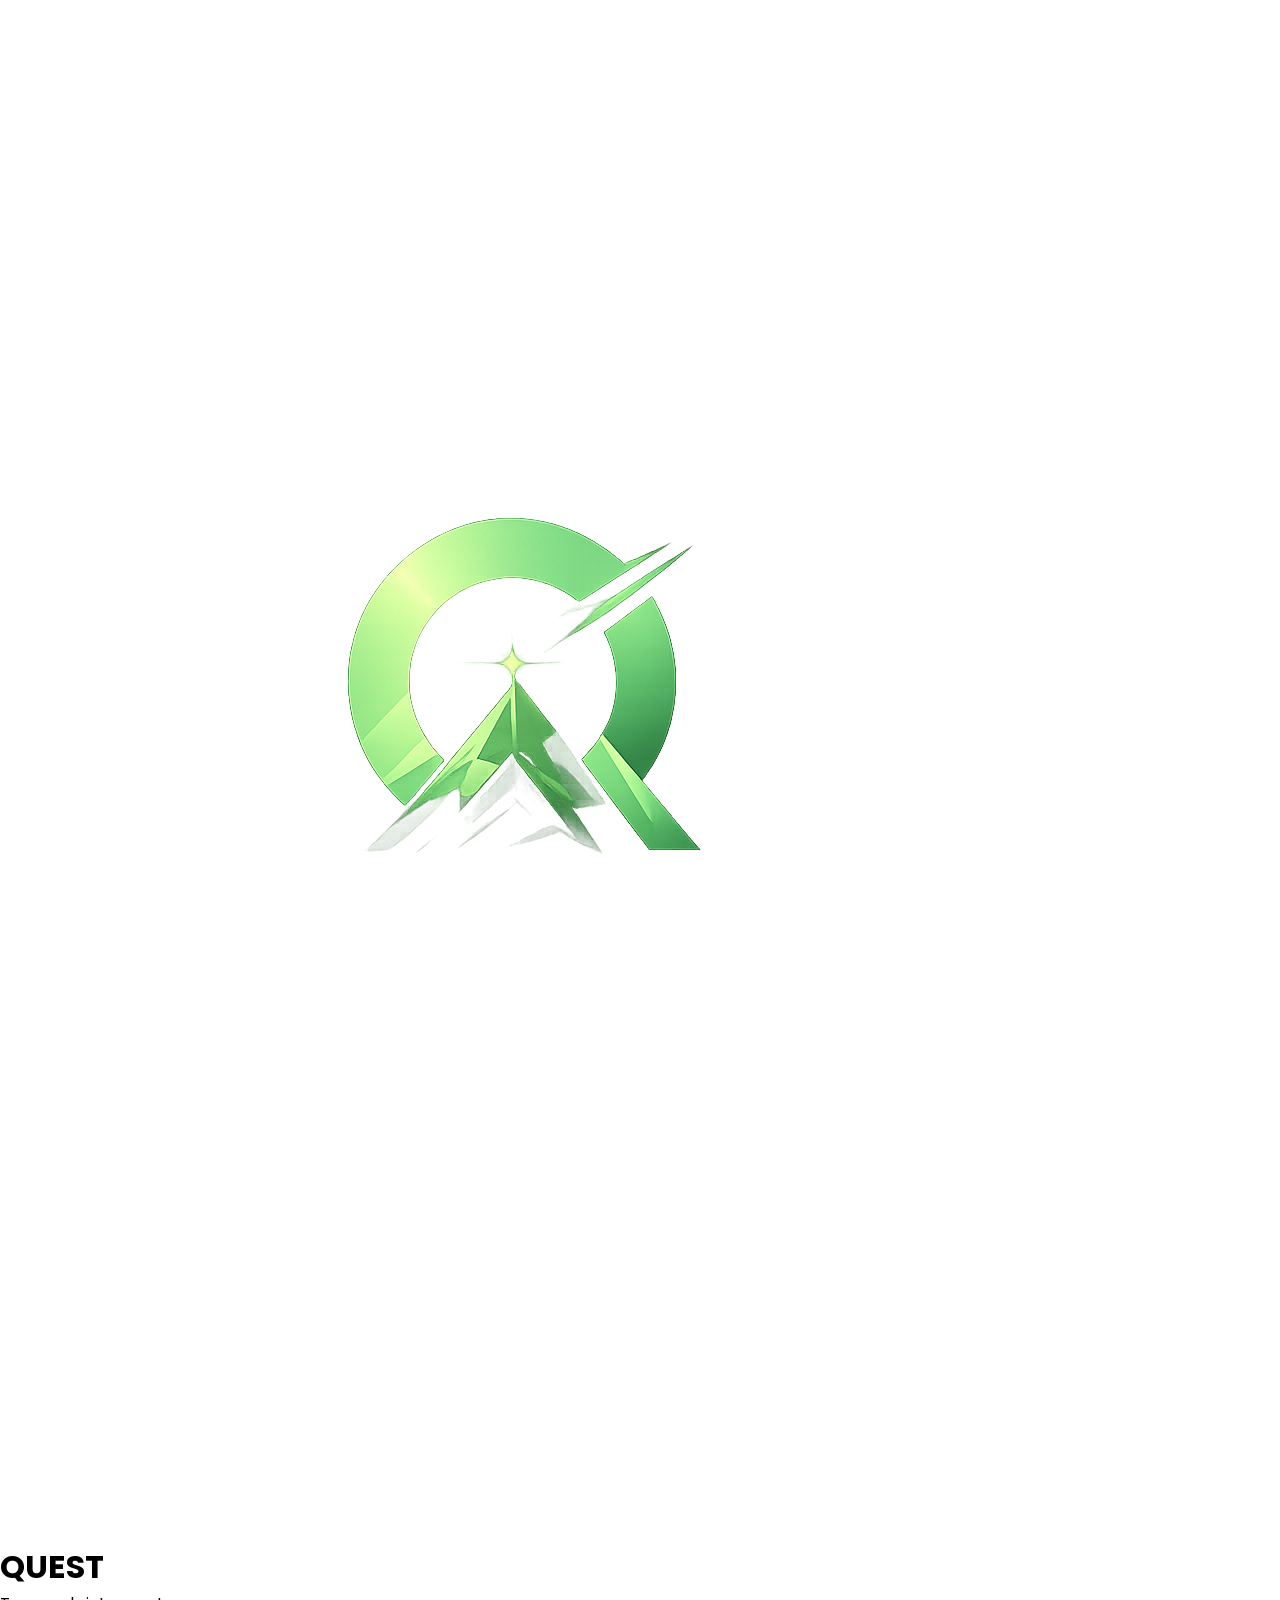
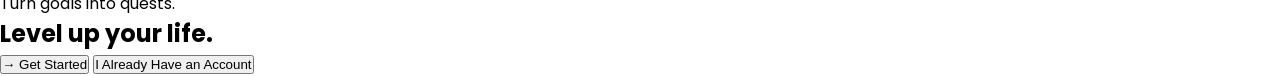
==== index.html @ a8a90988 "Update index.html" ====
<!DOCTYPE html>
<html lang="en">
<head>
<meta charset="UTF-8">
<meta name="viewport" content="width=device-width, initial-scale=1.0">

<title>Quest</title>

<link href="https://fonts.googleapis.com/css2?family=Poppins:wght@300;400;500;600;700;800&display=swap" rel="stylesheet">
<link rel="stylesheet" href="style.css">

</head>
<body>

<div class="welcome-background"></div>

<div class="welcome-overlay">

    <div class="welcome-top">

        <div class="logo-wrapper">
            <img src="logo.png" alt="Quest Logo" class="welcome-logo">
        </div>

        <h1 class="welcome-title">
            QUEST
        </h1>

        <div class="welcome-divider"></div>

        <p class="welcome-subtitle">
            Turn goals into quests.
        </p>

        <h2 class="welcome-heading">
            Level up your life.
        </h2>

    </div>

    <div class="welcome-space"></div>

    <div class="welcome-buttons">

        <button
            class="primary-btn"
            onclick="window.location.href='signup.html'">

            <span>→</span>
            Get Started

        </button>

        <button
            class="secondary-btn"
            onclick="window.location.href='login.html'">

            I Already Have an Account

        </button>

    </div>

</div>

<script src="script.js"></script>

</body>
</html>
---- style.css ----
*{
    margin:0;
    padding:0;
    box-sizing:border-box;
}

html,
body{
    width:100%;
    min-height:100vh;
    font-family:'Poppins',sans-serif;
}

body{
    position:relative;
}

/* BACKGROUND */
.background{
    position:fixed;
    inset:0;

    background:
    url("hero.jpg")
    center center
    / cover
    no-repeat;

    z-index:-1;
}

/* OVERLAY */
.overlay{
    min-height:100vh;

    display:flex;
    flex-direction:column;

    padding:20px 24px 24px;

    background:
    linear-gradient(
        to bottom,
        rgba(0,0,0,.18),
        rgba(0,0,0,.05),
        rgba(0,0,0,.78)
    );
}

/* TOP SECTION */
.top-section{
    text-align:center;
    padding-top:10px;
}

/* LOGO CONTAINER */
.logo-container{
    width:min(260px,65vw);
    height:min(190px,26vh);

    margin:auto;

    overflow:hidden;
}

/* CROPPED LOGO */
.logo{
    width:100%;

    transform:
        translateY(-65px)
        scale(1.55);

    display:block;
}

/* APP NAME */
.brand{
    color:white;

    font-size:clamp(3rem,9vw,5rem);

    font-weight:800;

    letter-spacing:10px;

    margin-top:-25px;
}

/* DIVIDER */
.divider{
    width:55px;
    height:4px;

    background:#66ffab;

    border-radius:999px;

    margin:18px auto;
}

/* TEXT */
.subtitle{
    color:white;

    font-size:clamp(1rem,4vw,1.5rem);

    font-weight:300;
}

.headline{
    margin-top:10px;

    color:#66ffab;

    font-size:clamp(1.5rem,5vw,2.2rem);

    font-weight:700;
}

/* CREATES EMPTY SCENIC AREA */
.middle-space{
    flex:1;
    min-height:120px;
}

/* BUTTON AREA */
.bottom-section{
    width:100%;
}

/* PRIMARY BUTTON */
.btn-primary{
    width:100%;
    min-height:68px;

    border:none;

    border-radius:22px;

    background:
    linear-gradient(
        135deg,
        #7effbc,
        #43d989
    );

    color:#04151d;

    font-size:clamp(1rem,4vw,1.4rem);

    font-weight:700;

    cursor:pointer;

    box-shadow:
    0 10px 30px rgba(126,255,188,.25);
}

.btn-primary span{
    margin-right:10px;
}

/* SECONDARY BUTTON */
.btn-secondary{
    width:100%;
    min-height:68px;

    margin-top:15px;

    border-radius:22px;

    border:1px solid rgba(126,255,188,.4);

    background:transparent;

    color:white;

    font-size:clamp(.95rem,3vw,1.1rem);

    cursor:pointer;
}

/* SHORT DEVICES */
@media (max-height:750px){

    .logo-container{
        width:200px;
        height:140px;
    }

    .logo{
        transform:
            translateY(-50px)
            scale(1.45);
    }

    .brand{
        font-size:3rem;
    }

    .headline{
        font-size:1.5rem;
    }

    .middle-space{
        min-height:50px;
    }

    .btn-primary,
    .btn-secondary{
        min-height:58px;
    }
    }
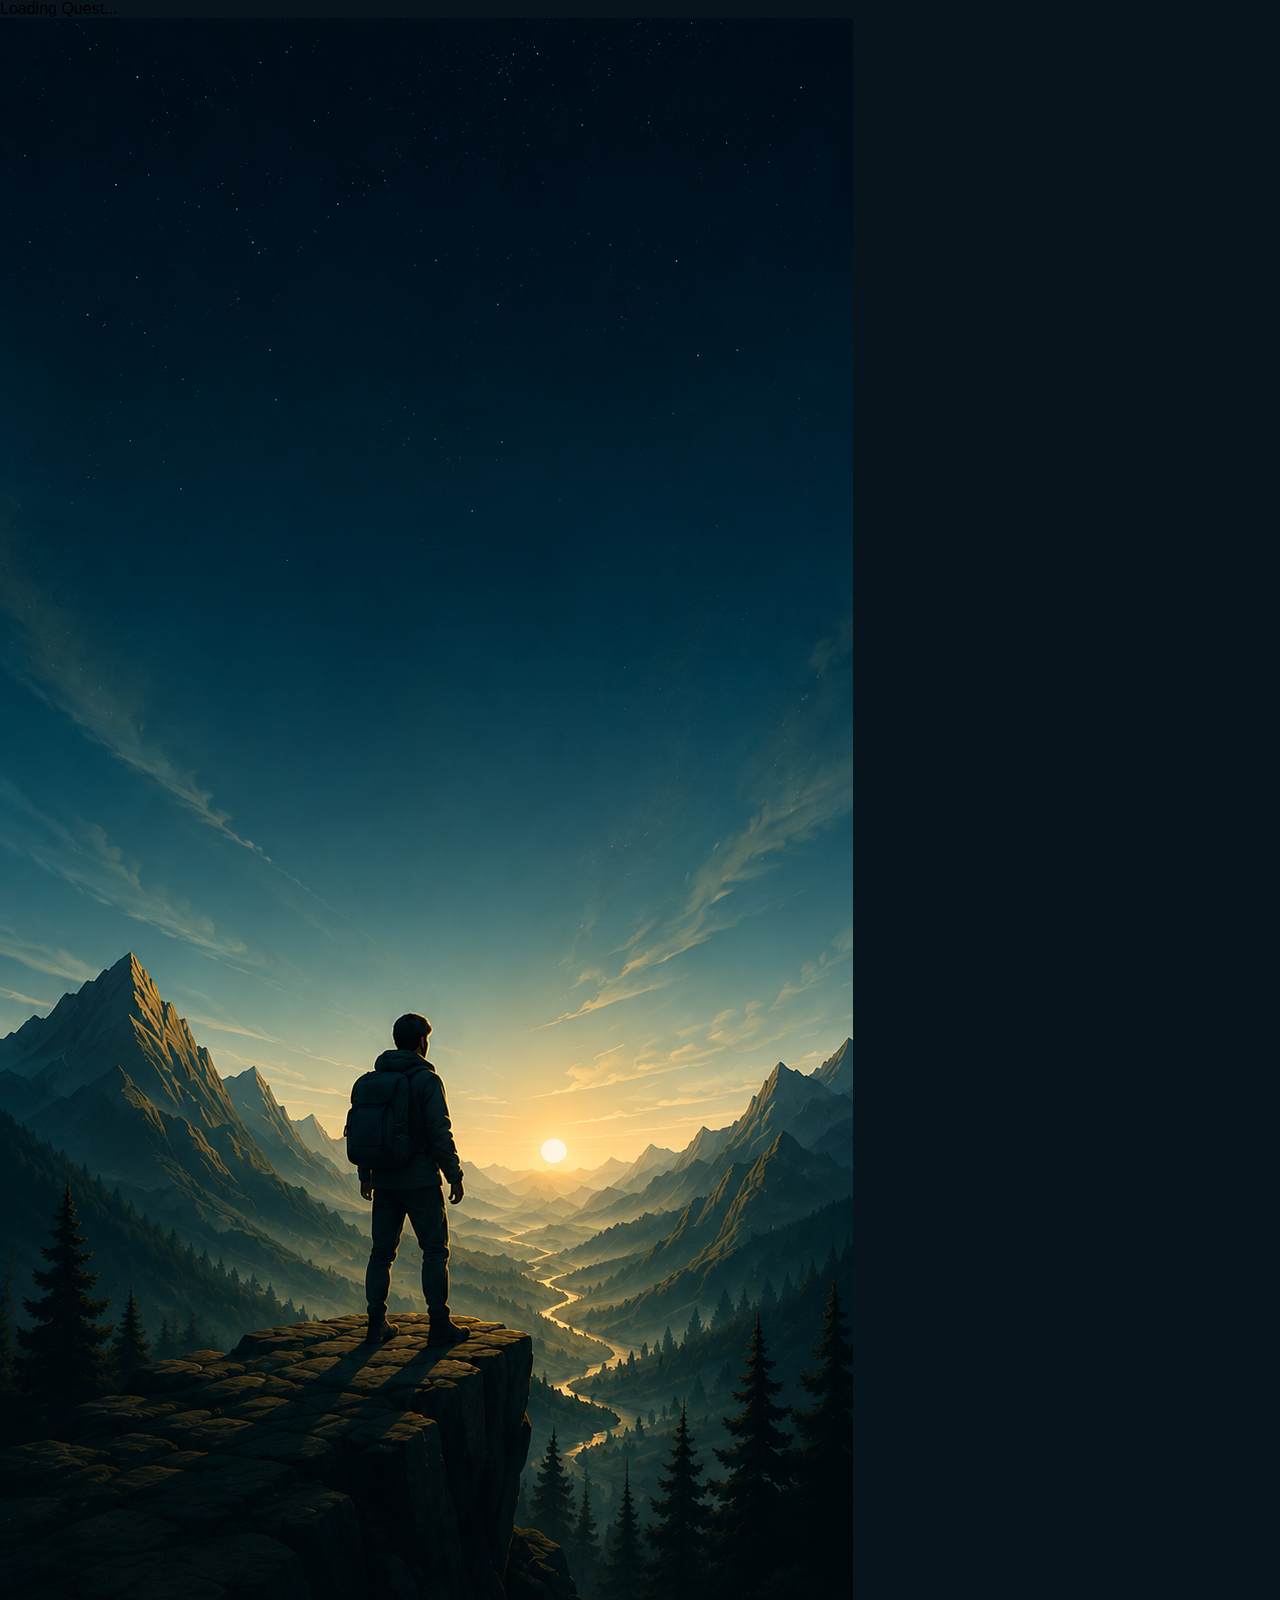
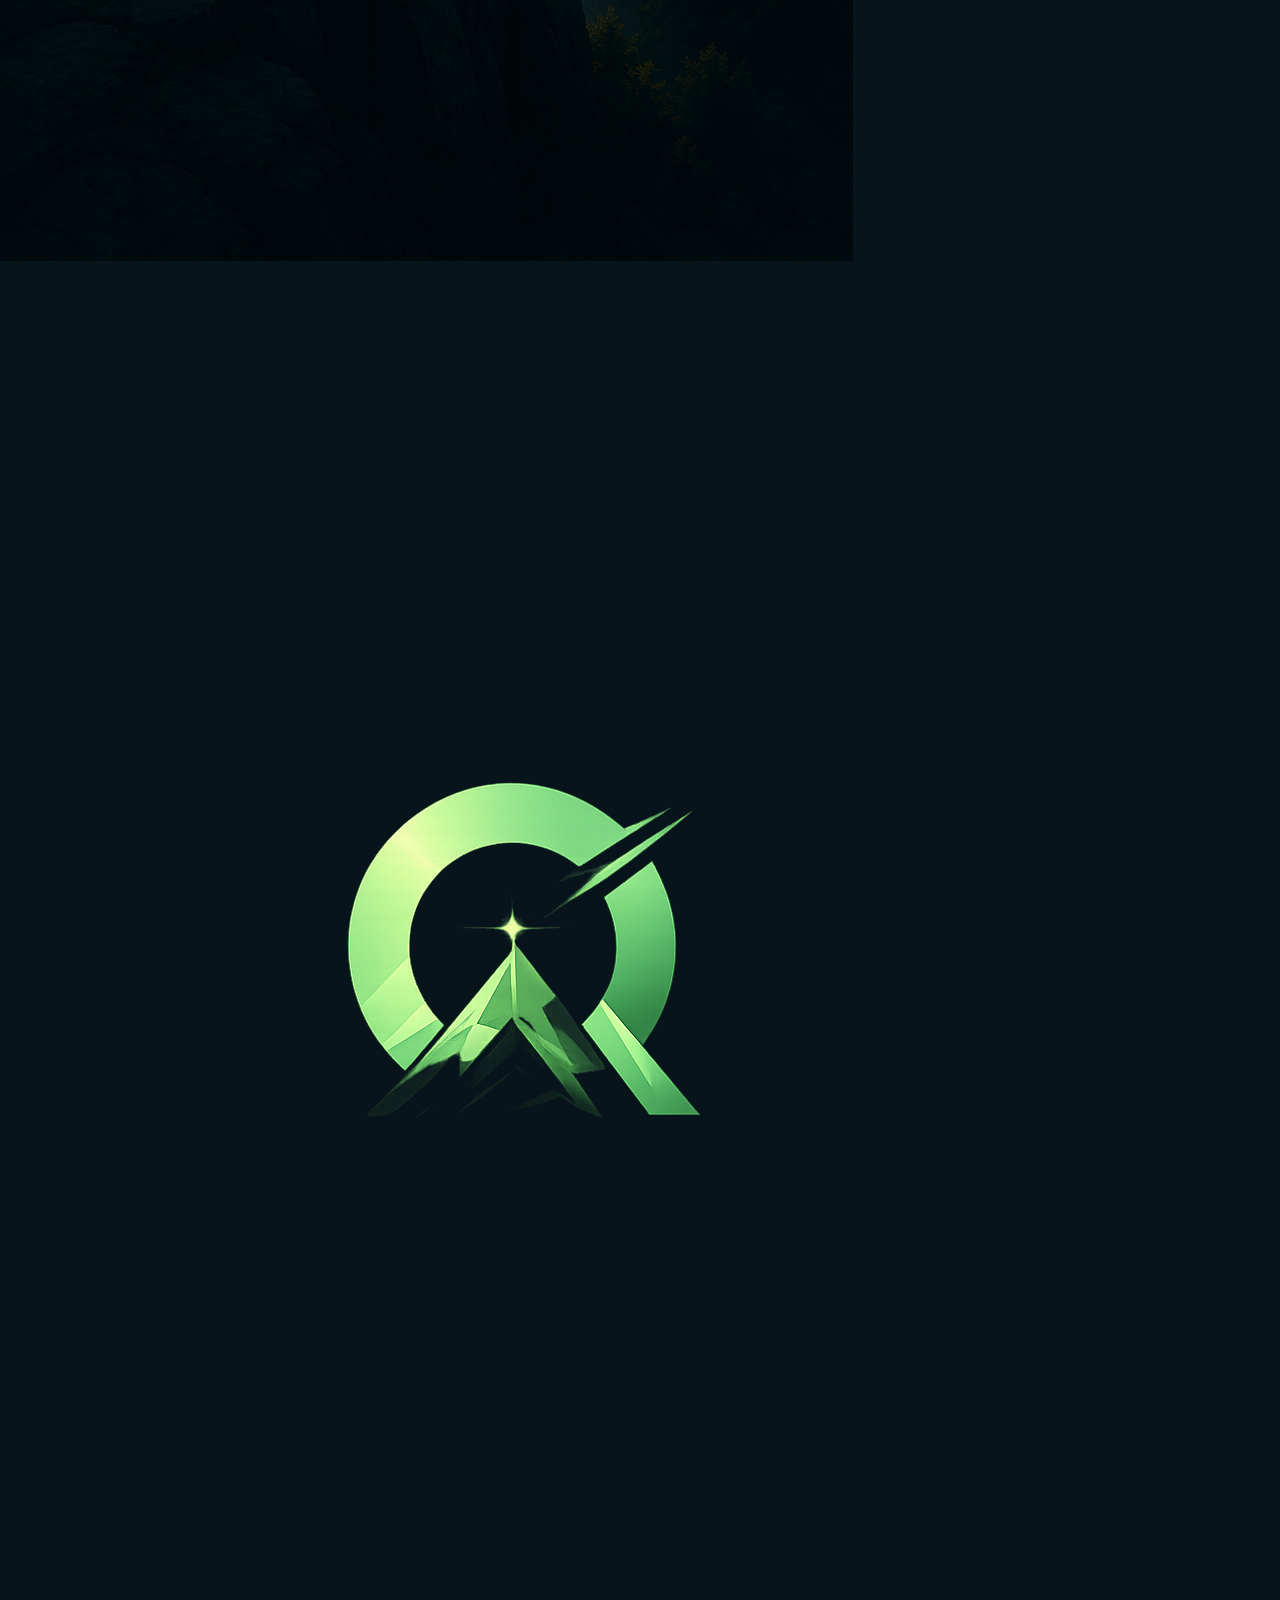
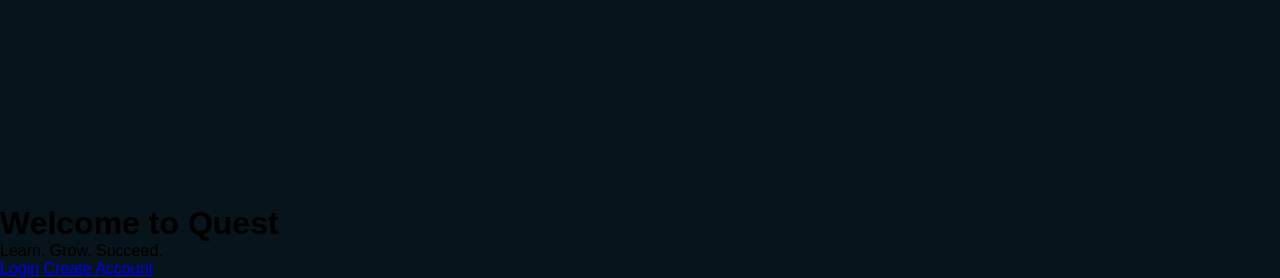
==== commit 764032d0: "Update index.html" ====
--- a/index.html
+++ b/index.html
@@ -1,69 +1,41 @@
 <!DOCTYPE html>
 <html lang="en">
 <head>
-<meta charset="UTF-8">
-<meta name="viewport" content="width=device-width, initial-scale=1.0">
-
-<title>Quest</title>
-
-<link href="https://fonts.googleapis.com/css2?family=Poppins:wght@300;400;500;600;700;800&display=swap" rel="stylesheet">
-<link rel="stylesheet" href="style.css">
-
+  <meta charset="UTF-8" />
+  <meta name="viewport" content="width=device-width, initial-scale=1.0"/>
+  <title>Quest - Welcome</title>
+  <link rel="stylesheet" href="style.css" />
 </head>
 <body>
 
-<div class="welcome-background"></div>
+  <div class="loader" id="loader">
+    <div class="spinner"></div>
+    <p>Loading Quest...</p>
+  </div>
 
-<div class="welcome-overlay">
-
-    <div class="welcome-top">
-
-        <div class="logo-wrapper">
-            <img src="logo.png" alt="Quest Logo" class="welcome-logo">
-        </div>
-
-        <h1 class="welcome-title">
-            QUEST
-        </h1>
-
-        <div class="welcome-divider"></div>
-
-        <p class="welcome-subtitle">
-            Turn goals into quests.
-        </p>
-
-        <h2 class="welcome-heading">
-            Level up your life.
-        </h2>
-
+  <div class="container hidden" id="app">
+    <div class="hero">
+      <img src="hero.jpg" alt="Hero Image" class="hero-img"/>
+      <img src="logo.png" alt="Logo" class="logo"/>
     </div>
 
-    <div class="welcome-space"></div>
+    <h1>Welcome to Quest</h1>
+    <p class="subtitle">Learn. Grow. Succeed.</p>
 
-    <div class="welcome-buttons">
+    <div class="buttons">
+      <a href="login.html" class="btn primary">Login</a>
+      <a href="signup.html" class="btn secondary">Create Account</a>
+    </div>
+  </div>
 
-        <button
-            class="primary-btn"
-            onclick="window.location.href='signup.html'">
-
-            <span>→</span>
-            Get Started
-
-        </button>
-
-        <button
-            class="secondary-btn"
-            onclick="window.location.href='login.html'">
-
-            I Already Have an Account
-
-        </button>
-
-    </div>
-
-</div>
-
-<script src="script.js"></script>
+  <script>
+    window.addEventListener("load", () => {
+      setTimeout(() => {
+        document.getElementById("loader").style.display = "none";
+        document.getElementById("app").classList.remove("hidden");
+      }, 1500);
+    });
+  </script>
 
 </body>
 </html>
--- a/style.css
+++ b/style.css
@@ -1,3 +1,7 @@
+/* ==========================
+   GLOBAL
+========================== */
+
 *{
     margin:0;
     padding:0;
@@ -12,11 +16,15 @@
 }
 
 body{
-    position:relative;
-}
-
-/* BACKGROUND */
-.background{
+    overflow-x:hidden;
+    background:#07141b;
+}
+
+/* ==========================
+   WELCOME PAGE
+========================== */
+
+.welcome-background{
     position:fixed;
     inset:0;
 
@@ -26,17 +34,16 @@
     / cover
     no-repeat;
 
-    z-index:-1;
-}
-
-/* OVERLAY */
-.overlay{
+    z-index:-2;
+}
+
+.welcome-overlay{
     min-height:100vh;
 
     display:flex;
     flex-direction:column;
 
-    padding:20px 24px 24px;
+    padding:20px 24px;
 
     background:
     linear-gradient(
@@ -47,14 +54,14 @@
     );
 }
 
-/* TOP SECTION */
-.top-section{
+.welcome-top{
     text-align:center;
     padding-top:10px;
 }
 
-/* LOGO CONTAINER */
-.logo-container{
+/* LOGO */
+
+.logo-wrapper{
     width:min(260px,65vw);
     height:min(190px,26vh);
 
@@ -63,8 +70,7 @@
     overflow:hidden;
 }
 
-/* CROPPED LOGO */
-.logo{
+.welcome-logo{
     width:100%;
 
     transform:
@@ -74,8 +80,9 @@
     display:block;
 }
 
-/* APP NAME */
-.brand{
+/* TITLE */
+
+.welcome-title{
     color:white;
 
     font-size:clamp(3rem,9vw,5rem);
@@ -88,7 +95,8 @@
 }
 
 /* DIVIDER */
-.divider{
+
+.welcome-divider{
     width:55px;
     height:4px;
 
@@ -100,7 +108,8 @@
 }
 
 /* TEXT */
-.subtitle{
+
+.welcome-subtitle{
     color:white;
 
     font-size:clamp(1rem,4vw,1.5rem);
@@ -108,7 +117,7 @@
     font-weight:300;
 }
 
-.headline{
+.welcome-heading{
     margin-top:10px;
 
     color:#66ffab;
@@ -118,19 +127,18 @@
     font-weight:700;
 }
 
-/* CREATES EMPTY SCENIC AREA */
-.middle-space{
+.welcome-space{
     flex:1;
-    min-height:120px;
-}
-
-/* BUTTON AREA */
-.bottom-section{
-    width:100%;
-}
-
-/* PRIMARY BUTTON */
-.btn-primary{
+}
+
+/* BUTTONS */
+
+.welcome-buttons{
+    width:100%;
+    padding-bottom:20px;
+}
+
+.primary-btn{
     width:100%;
     min-height:68px;
 
@@ -147,8 +155,7 @@
 
     color:#04151d;
 
-    font-size:clamp(1rem,4vw,1.4rem);
-
+    font-size:1.1rem;
     font-weight:700;
 
     cursor:pointer;
@@ -157,12 +164,11 @@
     0 10px 30px rgba(126,255,188,.25);
 }
 
-.btn-primary span{
+.primary-btn span{
     margin-right:10px;
 }
 
-/* SECONDARY BUTTON */
-.btn-secondary{
+.secondary-btn{
     width:100%;
     min-height:68px;
 
@@ -176,39 +182,259 @@
 
     color:white;
 
-    font-size:clamp(.95rem,3vw,1.1rem);
+    font-size:1rem;
 
     cursor:pointer;
 }
 
-/* SHORT DEVICES */
-@media (max-height:750px){
-
-    .logo-container{
+/* ==========================
+   LOGIN / SIGNUP
+========================== */
+
+.auth-background{
+    position:fixed;
+    inset:0;
+
+    background:
+    linear-gradient(
+        180deg,
+        #07141b,
+        #0b1e27,
+        #061017
+    );
+
+    z-index:-2;
+}
+
+.auth-overlay{
+    min-height:100vh;
+
+    display:flex;
+    justify-content:center;
+    align-items:center;
+
+    padding:25px;
+}
+
+.auth-container{
+    width:100%;
+    max-width:450px;
+
+    padding:30px;
+
+    border-radius:28px;
+
+    background:
+    rgba(255,255,255,.05);
+
+    backdrop-filter:blur(12px);
+
+    border:
+    1px solid rgba(255,255,255,.08);
+}
+
+/* BACK BUTTON */
+
+.back-btn{
+    width:45px;
+    height:45px;
+
+    border:none;
+
+    border-radius:50%;
+
+    cursor:pointer;
+
+    font-size:1.3rem;
+
+    background:
+    rgba(255,255,255,.08);
+
+    color:white;
+
+    margin-bottom:20px;
+}
+
+/* LOGO */
+
+.auth-logo{
+    width:120px;
+
+    display:block;
+    margin:auto;
+}
+
+/* TITLES */
+
+.auth-title{
+    color:white;
+
+    text-align:center;
+
+    margin-top:10px;
+
+    font-size:2rem;
+}
+
+.auth-subtitle{
+    color:#c9d5dc;
+
+    text-align:center;
+
+    margin-top:8px;
+    margin-bottom:25px;
+}
+
+/* FORM */
+
+.auth-form{
+    display:flex;
+    flex-direction:column;
+    gap:18px;
+}
+
+.input-group{
+    display:flex;
+    flex-direction:column;
+}
+
+.input-group label{
+    color:white;
+    margin-bottom:8px;
+    font-size:.95rem;
+}
+
+.input-group input{
+    width:100%;
+
+    height:56px;
+
+    border:none;
+
+    border-radius:16px;
+
+    padding:0 16px;
+
+    background:
+    rgba(255,255,255,.08);
+
+    color:white;
+
+    outline:none;
+}
+
+.input-group input::placeholder{
+    color:#b8c5cc;
+}
+
+/* PASSWORD */
+
+.password-wrapper{
+    position:relative;
+}
+
+.toggle-password{
+    position:absolute;
+
+    right:12px;
+    top:50%;
+
+    transform:translateY(-50%);
+
+    border:none;
+
+    background:none;
+
+    color:#66ffab;
+
+    cursor:pointer;
+
+    font-weight:600;
+}
+
+/* AUTH BUTTON */
+
+.auth-primary-btn{
+    width:100%;
+
+    height:60px;
+
+    border:none;
+
+    border-radius:18px;
+
+    background:
+    linear-gradient(
+        135deg,
+        #7effbc,
+        #43d989
+    );
+
+    color:#04151d;
+
+    font-size:1rem;
+    font-weight:700;
+
+    cursor:pointer;
+}
+
+/* FOOTER */
+
+.auth-footer{
+    margin-top:20px;
+
+    text-align:center;
+
+    color:white;
+}
+
+.auth-footer a{
+    color:#66ffab;
+    text-decoration:none;
+    font-weight:700;
+}
+
+/* ==========================
+   RESPONSIVE
+========================== */
+
+@media(max-width:480px){
+
+    .welcome-title{
+        font-size:3rem;
+    }
+
+    .welcome-heading{
+        font-size:1.6rem;
+    }
+
+    .auth-container{
+        padding:24px;
+    }
+
+    .auth-title{
+        font-size:1.7rem;
+    }
+}
+
+@media(max-height:700px){
+
+    .logo-wrapper{
         width:200px;
         height:140px;
     }
 
-    .logo{
+    .welcome-logo{
         transform:
-            translateY(-50px)
-            scale(1.45);
-    }
-
-    .brand{
+        translateY(-50px)
+        scale(1.45);
+    }
+
+    .welcome-title{
         font-size:3rem;
     }
 
-    .headline{
-        font-size:1.5rem;
-    }
-
-    .middle-space{
-        min-height:50px;
-    }
-
-    .btn-primary,
-    .btn-secondary{
-        min-height:58px;
-    }
-    }
+    .welcome-space{
+        min-height:40px;
+    }
+}
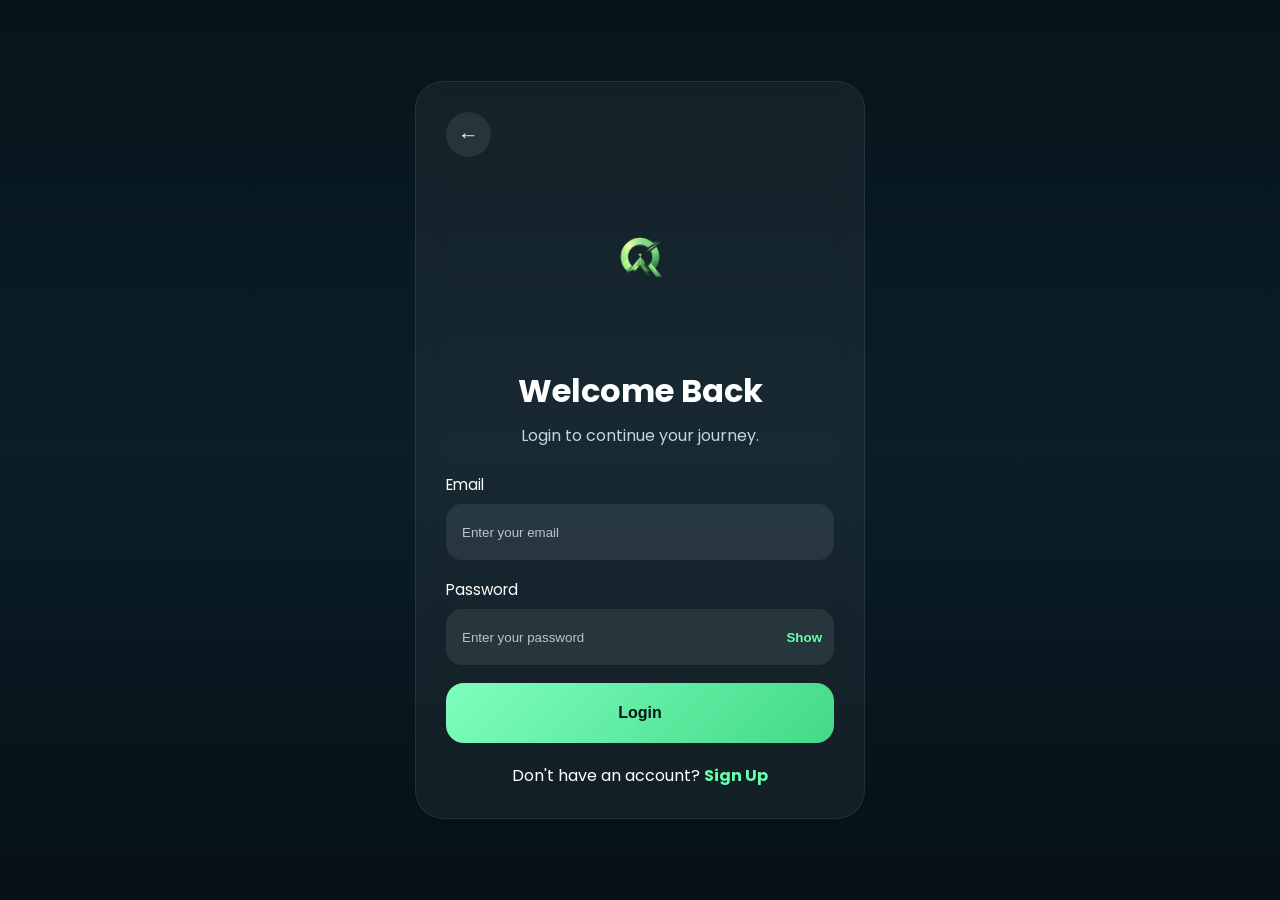
==== commit 396686c5: "Update index.html" ====
--- a/index.html
+++ b/index.html
@@ -1,41 +1,69 @@
 <!DOCTYPE html>
 <html lang="en">
 <head>
-  <meta charset="UTF-8" />
-  <meta name="viewport" content="width=device-width, initial-scale=1.0"/>
-  <title>Quest - Welcome</title>
-  <link rel="stylesheet" href="style.css" />
+<meta charset="UTF-8">
+<meta name="viewport" content="width=device-width, initial-scale=1.0">
+
+<title>Login - Quest</title>
+
+<link href="https://fonts.googleapis.com/css2?family=Poppins:wght@300;400;500;600;700;800&display=swap" rel="stylesheet">
+<link rel="stylesheet" href="style.css">
 </head>
+
 <body>
 
-  <div class="loader" id="loader">
-    <div class="spinner"></div>
-    <p>Loading Quest...</p>
-  </div>
+<div class="auth-background"></div>
 
-  <div class="container hidden" id="app">
-    <div class="hero">
-      <img src="hero.jpg" alt="Hero Image" class="hero-img"/>
-      <img src="logo.png" alt="Logo" class="logo"/>
+<div class="auth-overlay">
+
+    <div class="auth-container">
+
+        <button class="back-btn" onclick="window.location.href='index.html'">←</button>
+
+        <img src="logo.png" class="auth-logo">
+
+        <h1 class="auth-title">Welcome Back</h1>
+
+        <p class="auth-subtitle">Login to continue your journey.</p>
+
+        <form id="loginForm" class="auth-form">
+
+            <div class="input-group">
+                <label>Email</label>
+                <input type="email" id="loginEmail" placeholder="Enter your email" required>
+            </div>
+
+            <div class="input-group">
+                <label>Password</label>
+
+                <div class="password-wrapper">
+                    <input type="password" id="loginPassword" placeholder="Enter your password" required>
+
+                    <button type="button" class="toggle-password"
+                        onclick="togglePassword('loginPassword', this)">
+                        Show
+                    </button>
+                </div>
+            </div>
+
+            <button type="submit" class="auth-primary-btn">
+                Login
+            </button>
+
+        </form>
+
+        <p class="auth-footer">
+            Don't have an account?
+            <a href="signup.html">Sign Up</a>
+        </p>
+
+        <p id="loginMsg"></p>
+
     </div>
 
-    <h1>Welcome to Quest</h1>
-    <p class="subtitle">Learn. Grow. Succeed.</p>
+</div>
 
-    <div class="buttons">
-      <a href="login.html" class="btn primary">Login</a>
-      <a href="signup.html" class="btn secondary">Create Account</a>
-    </div>
-  </div>
-
-  <script>
-    window.addEventListener("load", () => {
-      setTimeout(() => {
-        document.getElementById("loader").style.display = "none";
-        document.getElementById("app").classList.remove("hidden");
-      }, 1500);
-    });
-  </script>
+<script src="script.js"></script>
 
 </body>
 </html>
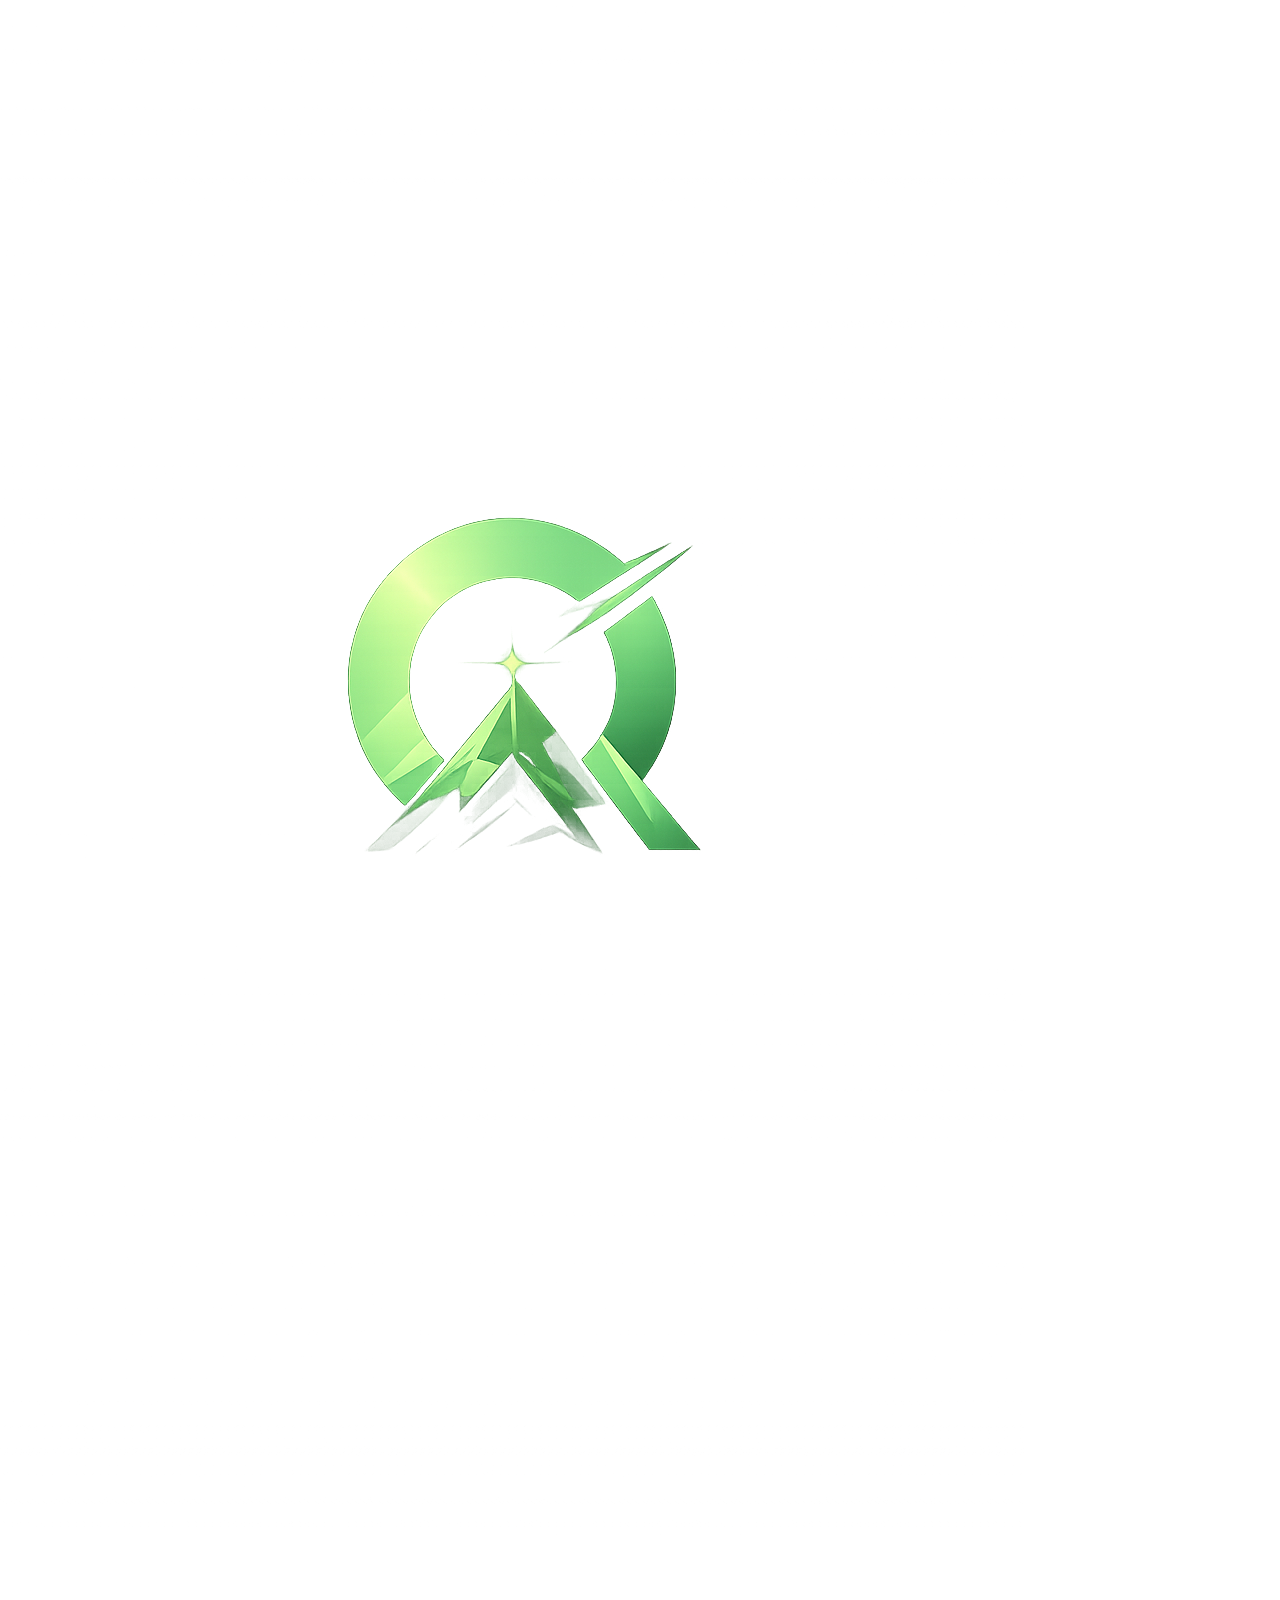
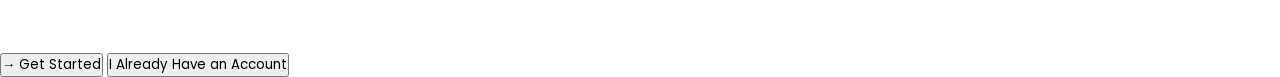
==== commit aadc9b3d: "Update index.html" ====
--- a/index.html
+++ b/index.html
@@ -3,61 +3,52 @@
 <head>
 <meta charset="UTF-8">
 <meta name="viewport" content="width=device-width, initial-scale=1.0">
+<title>QUEST</title>
 
-<title>Login - Quest</title>
+<link rel="preconnect" href="https://fonts.googleapis.com">
+<link href="https://fonts.googleapis.com/css2?family=Poppins:wght@300;400;500;600;700;800&display=swap" rel="stylesheet">
 
-<link href="https://fonts.googleapis.com/css2?family=Poppins:wght@300;400;500;600;700;800&display=swap" rel="stylesheet">
 <link rel="stylesheet" href="style.css">
 </head>
 
 <body>
 
-<div class="auth-background"></div>
+<div class="background"></div>
 
-<div class="auth-overlay">
+<div class="overlay">
 
-    <div class="auth-container">
+    <div class="top-section">
 
-        <button class="back-btn" onclick="window.location.href='index.html'">←</button>
+        <div class="logo-container">
+            <img src="logo.png" alt="Quest Logo" class="logo">
+        </div>
 
-        <img src="logo.png" class="auth-logo">
+        <h1 class="brand">QUEST</h1>
 
-        <h1 class="auth-title">Welcome Back</h1>
+        <div class="divider"></div>
 
-        <p class="auth-subtitle">Login to continue your journey.</p>
-
-        <form id="loginForm" class="auth-form">
-
-            <div class="input-group">
-                <label>Email</label>
-                <input type="email" id="loginEmail" placeholder="Enter your email" required>
-            </div>
-
-            <div class="input-group">
-                <label>Password</label>
-
-                <div class="password-wrapper">
-                    <input type="password" id="loginPassword" placeholder="Enter your password" required>
-
-                    <button type="button" class="toggle-password"
-                        onclick="togglePassword('loginPassword', this)">
-                        Show
-                    </button>
-                </div>
-            </div>
-
-            <button type="submit" class="auth-primary-btn">
-                Login
-            </button>
-
-        </form>
-
-        <p class="auth-footer">
-            Don't have an account?
-            <a href="signup.html">Sign Up</a>
+        <p class="subtitle">
+            Turn goals into quests.
         </p>
 
-        <p id="loginMsg"></p>
+        <h2 class="headline">
+            Level up your life.
+        </h2>
+
+    </div>
+
+    <div class="middle-space"></div>
+
+    <div class="bottom-section">
+
+        <button class="btn-primary">
+            <span>→</span>
+            Get Started
+        </button>
+
+        <button class="btn-secondary">
+            I Already Have an Account
+        </button>
 
     </div>
 
--- a/style.css
+++ b/style.css
@@ -1,440 +1,140 @@
-/* ==========================
-   GLOBAL
-========================== */
-
-*{
-    margin:0;
-    padding:0;
-    box-sizing:border-box;
+* {
+  margin: 0;
+  padding: 0;
+  box-sizing: border-box;
+  font-family: 'Poppins', sans-serif;
 }
 
-html,
-body{
-    width:100%;
-    min-height:100vh;
-    font-family:'Poppins',sans-serif;
+body {
+  min-height: 100vh;
+  color: white;
 }
 
-body{
-    overflow-x:hidden;
-    background:#07141b;
+/* Background */
+.auth-background {
+  position: fixed;
+  width: 100%;
+  height: 100%;
+  background: linear-gradient(135deg, #0f172a, #020617);
+  z-index: -1;
 }
 
-/* ==========================
-   WELCOME PAGE
-========================== */
-
-.welcome-background{
-    position:fixed;
-    inset:0;
-
-    background:
-    url("hero.jpg")
-    center center
-    / cover
-    no-repeat;
-
-    z-index:-2;
+.auth-overlay {
+  display: flex;
+  justify-content: center;
+  align-items: center;
+  min-height: 100vh;
 }
 
-.welcome-overlay{
-    min-height:100vh;
-
-    display:flex;
-    flex-direction:column;
-
-    padding:20px 24px;
-
-    background:
-    linear-gradient(
-        to bottom,
-        rgba(0,0,0,.18),
-        rgba(0,0,0,.05),
-        rgba(0,0,0,.78)
-    );
+/* Container */
+.auth-container {
+  width: 90%;
+  max-width: 380px;
+  text-align: center;
 }
 
-.welcome-top{
-    text-align:center;
-    padding-top:10px;
+/* Logo */
+.auth-logo {
+  width: 80px;
+  margin-bottom: 15px;
 }
 
-/* LOGO */
-
-.logo-wrapper{
-    width:min(260px,65vw);
-    height:min(190px,26vh);
-
-    margin:auto;
-
-    overflow:hidden;
+/* Titles */
+.auth-title {
+  font-size: 28px;
+  font-weight: 700;
 }
 
-.welcome-logo{
-    width:100%;
-
-    transform:
-        translateY(-65px)
-        scale(1.55);
-
-    display:block;
+.auth-subtitle {
+  font-size: 14px;
+  color: #94a3b8;
+  margin-bottom: 20px;
 }
 
-/* TITLE */
-
-.welcome-title{
-    color:white;
-
-    font-size:clamp(3rem,9vw,5rem);
-
-    font-weight:800;
-
-    letter-spacing:10px;
-
-    margin-top:-25px;
+/* Inputs */
+.auth-form {
+  text-align: left;
 }
 
-/* DIVIDER */
-
-.welcome-divider{
-    width:55px;
-    height:4px;
-
-    background:#66ffab;
-
-    border-radius:999px;
-
-    margin:18px auto;
+.input-group {
+  margin-bottom: 15px;
 }
 
-/* TEXT */
-
-.welcome-subtitle{
-    color:white;
-
-    font-size:clamp(1rem,4vw,1.5rem);
-
-    font-weight:300;
+.input-group label {
+  font-size: 13px;
+  color: #cbd5e1;
 }
 
-.welcome-heading{
-    margin-top:10px;
-
-    color:#66ffab;
-
-    font-size:clamp(1.5rem,5vw,2.2rem);
-
-    font-weight:700;
+.input-group input {
+  width: 100%;
+  padding: 12px;
+  margin-top: 5px;
+  border-radius: 10px;
+  border: none;
+  outline: none;
+  background: #1e293b;
+  color: white;
 }
 
-.welcome-space{
-    flex:1;
+/* Password */
+.password-wrapper {
+  position: relative;
 }
 
-/* BUTTONS */
-
-.welcome-buttons{
-    width:100%;
-    padding-bottom:20px;
+.toggle-password {
+  position: absolute;
+  right: 10px;
+  top: 10px;
+  background: none;
+  border: none;
+  color: #22c55e;
+  cursor: pointer;
 }
 
-.primary-btn{
-    width:100%;
-    min-height:68px;
-
-    border:none;
-
-    border-radius:22px;
-
-    background:
-    linear-gradient(
-        135deg,
-        #7effbc,
-        #43d989
-    );
-
-    color:#04151d;
-
-    font-size:1.1rem;
-    font-weight:700;
-
-    cursor:pointer;
-
-    box-shadow:
-    0 10px 30px rgba(126,255,188,.25);
+/* Buttons */
+.auth-primary-btn {
+  width: 100%;
+  padding: 12px;
+  background: #22c55e;
+  color: black;
+  border: none;
+  border-radius: 10px;
+  font-weight: 600;
+  margin-top: 10px;
+  cursor: pointer;
 }
 
-.primary-btn span{
-    margin-right:10px;
+.auth-secondary-btn {
+  width: 100%;
+  padding: 12px;
+  background: transparent;
+  border: 1px solid #334155;
+  color: white;
+  border-radius: 10px;
+  margin-top: 10px;
+  cursor: pointer;
 }
 
-.secondary-btn{
-    width:100%;
-    min-height:68px;
-
-    margin-top:15px;
-
-    border-radius:22px;
-
-    border:1px solid rgba(126,255,188,.4);
-
-    background:transparent;
-
-    color:white;
-
-    font-size:1rem;
-
-    cursor:pointer;
+/* Footer */
+.auth-footer {
+  margin-top: 15px;
+  font-size: 13px;
 }
 
-/* ==========================
-   LOGIN / SIGNUP
-========================== */
-
-.auth-background{
-    position:fixed;
-    inset:0;
-
-    background:
-    linear-gradient(
-        180deg,
-        #07141b,
-        #0b1e27,
-        #061017
-    );
-
-    z-index:-2;
+.auth-footer a {
+  color: #22c55e;
+  text-decoration: none;
 }
 
-.auth-overlay{
-    min-height:100vh;
-
-    display:flex;
-    justify-content:center;
-    align-items:center;
-
-    padding:25px;
+/* Back button */
+.back-btn {
+  position: absolute;
+  left: 20px;
+  top: 20px;
+  background: #1e293b;
+  color: white;
+  border: none;
+  padding: 8px 12px;
+  border-radius: 8px;
+  cursor: pointer;
 }
-
-.auth-container{
-    width:100%;
-    max-width:450px;
-
-    padding:30px;
-
-    border-radius:28px;
-
-    background:
-    rgba(255,255,255,.05);
-
-    backdrop-filter:blur(12px);
-
-    border:
-    1px solid rgba(255,255,255,.08);
-}
-
-/* BACK BUTTON */
-
-.back-btn{
-    width:45px;
-    height:45px;
-
-    border:none;
-
-    border-radius:50%;
-
-    cursor:pointer;
-
-    font-size:1.3rem;
-
-    background:
-    rgba(255,255,255,.08);
-
-    color:white;
-
-    margin-bottom:20px;
-}
-
-/* LOGO */
-
-.auth-logo{
-    width:120px;
-
-    display:block;
-    margin:auto;
-}
-
-/* TITLES */
-
-.auth-title{
-    color:white;
-
-    text-align:center;
-
-    margin-top:10px;
-
-    font-size:2rem;
-}
-
-.auth-subtitle{
-    color:#c9d5dc;
-
-    text-align:center;
-
-    margin-top:8px;
-    margin-bottom:25px;
-}
-
-/* FORM */
-
-.auth-form{
-    display:flex;
-    flex-direction:column;
-    gap:18px;
-}
-
-.input-group{
-    display:flex;
-    flex-direction:column;
-}
-
-.input-group label{
-    color:white;
-    margin-bottom:8px;
-    font-size:.95rem;
-}
-
-.input-group input{
-    width:100%;
-
-    height:56px;
-
-    border:none;
-
-    border-radius:16px;
-
-    padding:0 16px;
-
-    background:
-    rgba(255,255,255,.08);
-
-    color:white;
-
-    outline:none;
-}
-
-.input-group input::placeholder{
-    color:#b8c5cc;
-}
-
-/* PASSWORD */
-
-.password-wrapper{
-    position:relative;
-}
-
-.toggle-password{
-    position:absolute;
-
-    right:12px;
-    top:50%;
-
-    transform:translateY(-50%);
-
-    border:none;
-
-    background:none;
-
-    color:#66ffab;
-
-    cursor:pointer;
-
-    font-weight:600;
-}
-
-/* AUTH BUTTON */
-
-.auth-primary-btn{
-    width:100%;
-
-    height:60px;
-
-    border:none;
-
-    border-radius:18px;
-
-    background:
-    linear-gradient(
-        135deg,
-        #7effbc,
-        #43d989
-    );
-
-    color:#04151d;
-
-    font-size:1rem;
-    font-weight:700;
-
-    cursor:pointer;
-}
-
-/* FOOTER */
-
-.auth-footer{
-    margin-top:20px;
-
-    text-align:center;
-
-    color:white;
-}
-
-.auth-footer a{
-    color:#66ffab;
-    text-decoration:none;
-    font-weight:700;
-}
-
-/* ==========================
-   RESPONSIVE
-========================== */
-
-@media(max-width:480px){
-
-    .welcome-title{
-        font-size:3rem;
-    }
-
-    .welcome-heading{
-        font-size:1.6rem;
-    }
-
-    .auth-container{
-        padding:24px;
-    }
-
-    .auth-title{
-        font-size:1.7rem;
-    }
-}
-
-@media(max-height:700px){
-
-    .logo-wrapper{
-        width:200px;
-        height:140px;
-    }
-
-    .welcome-logo{
-        transform:
-        translateY(-50px)
-        scale(1.45);
-    }
-
-    .welcome-title{
-        font-size:3rem;
-    }
-
-    .welcome-space{
-        min-height:40px;
-    }
-}
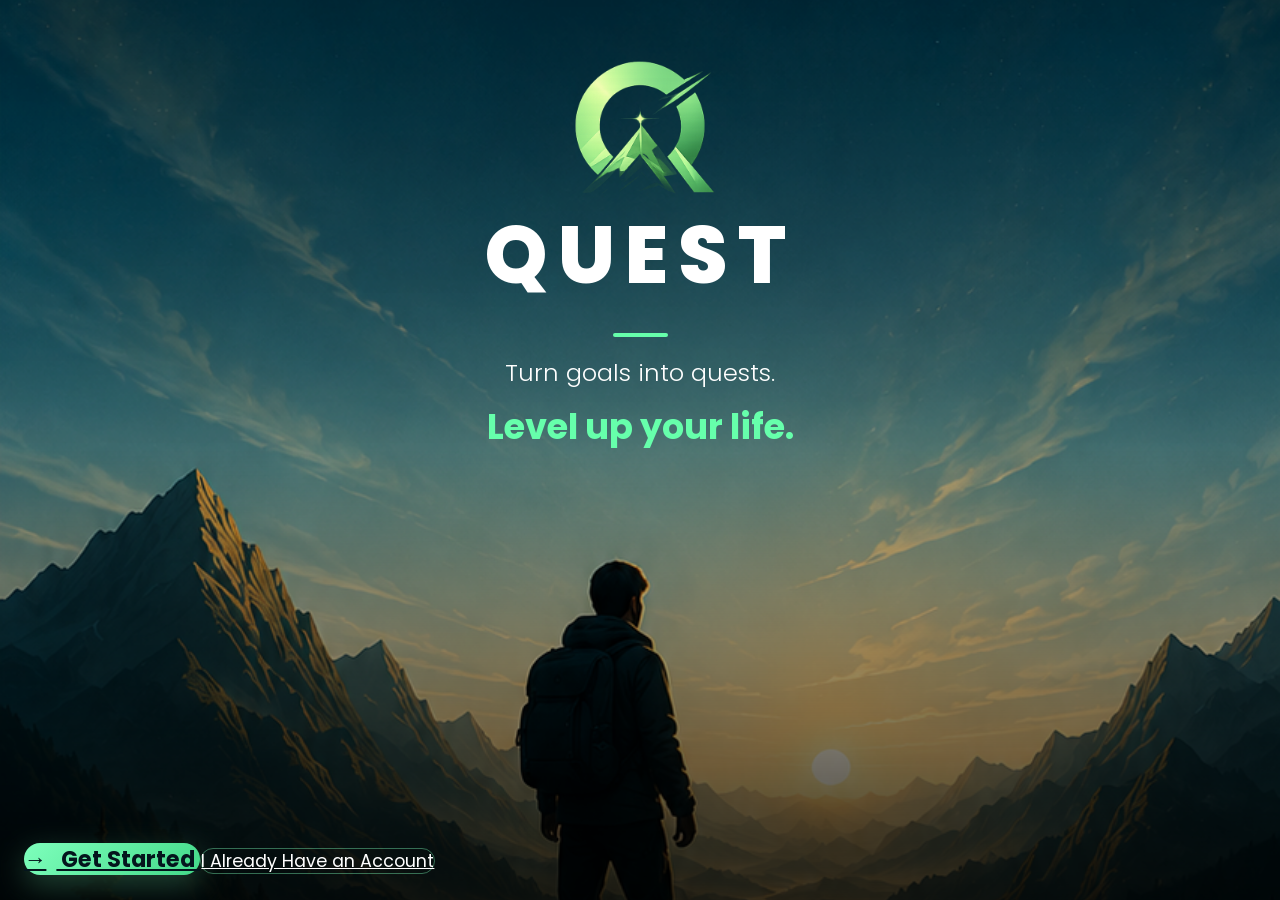
==== commit cf4b5ef3: "Update index.html" ====
--- a/index.html
+++ b/index.html
@@ -1,60 +1,43 @@
-<!DOCTYPE html>
-<html lang="en">
+<!DOCTYPE html><html lang="en">
 <head>
 <meta charset="UTF-8">
 <meta name="viewport" content="width=device-width, initial-scale=1.0">
-<title>QUEST</title>
+<title>QUEST</title><link rel="preconnect" href="https://fonts.googleapis.com">
+<link href="https://fonts.googleapis.com/css2?family=Poppins:wght@300;400;500;600;700;800&display=swap" rel="stylesheet"><link rel="stylesheet" href="style.css">
+</head><body><div class="background"></div><div class="overlay"><div class="top-section">
 
-<link rel="preconnect" href="https://fonts.googleapis.com">
-<link href="https://fonts.googleapis.com/css2?family=Poppins:wght@300;400;500;600;700;800&display=swap" rel="stylesheet">
-
-<link rel="stylesheet" href="style.css">
-</head>
-
-<body>
-
-<div class="background"></div>
-
-<div class="overlay">
-
-    <div class="top-section">
-
-        <div class="logo-container">
-            <img src="logo.png" alt="Quest Logo" class="logo">
-        </div>
-
-        <h1 class="brand">QUEST</h1>
-
-        <div class="divider"></div>
-
-        <p class="subtitle">
-            Turn goals into quests.
-        </p>
-
-        <h2 class="headline">
-            Level up your life.
-        </h2>
-
+    <div class="logo-container">
+        <img src="logo.png" alt="Quest Logo" class="logo">
     </div>
 
-    <div class="middle-space"></div>
+    <h1 class="brand">QUEST</h1>
 
-    <div class="bottom-section">
+    <div class="divider"></div>
 
-        <button class="btn-primary">
-            <span>→</span>
-            Get Started
-        </button>
+    <p class="subtitle">
+        Turn goals into quests.
+    </p>
 
-        <button class="btn-secondary">
-            I Already Have an Account
-        </button>
-
-    </div>
+    <h2 class="headline">
+        Level up your life.
+    </h2>
 
 </div>
 
-<script src="script.js"></script>
+<div class="middle-space"></div>
 
-</body>
+<div class="bottom-section">
+
+    <a href="signup.html" class="btn-primary">
+        <span>→</span>
+        Get Started
+    </a>
+
+    <a href="login.html" class="btn-secondary">
+        I Already Have an Account
+    </a>
+
+</div>
+
+</div><script src="script.js"></script></body>
 </html>
--- a/style.css
+++ b/style.css
@@ -1,140 +1,214 @@
-* {
-  margin: 0;
-  padding: 0;
-  box-sizing: border-box;
-  font-family: 'Poppins', sans-serif;
-}
-
-body {
-  min-height: 100vh;
-  color: white;
-}
-
-/* Background */
-.auth-background {
-  position: fixed;
-  width: 100%;
-  height: 100%;
-  background: linear-gradient(135deg, #0f172a, #020617);
-  z-index: -1;
-}
-
-.auth-overlay {
-  display: flex;
-  justify-content: center;
-  align-items: center;
-  min-height: 100vh;
-}
-
-/* Container */
-.auth-container {
-  width: 90%;
-  max-width: 380px;
-  text-align: center;
-}
-
-/* Logo */
-.auth-logo {
-  width: 80px;
-  margin-bottom: 15px;
-}
-
-/* Titles */
-.auth-title {
-  font-size: 28px;
-  font-weight: 700;
-}
-
-.auth-subtitle {
-  font-size: 14px;
-  color: #94a3b8;
-  margin-bottom: 20px;
-}
-
-/* Inputs */
-.auth-form {
-  text-align: left;
-}
-
-.input-group {
-  margin-bottom: 15px;
-}
-
-.input-group label {
-  font-size: 13px;
-  color: #cbd5e1;
-}
-
-.input-group input {
-  width: 100%;
-  padding: 12px;
-  margin-top: 5px;
-  border-radius: 10px;
-  border: none;
-  outline: none;
-  background: #1e293b;
-  color: white;
-}
-
-/* Password */
-.password-wrapper {
-  position: relative;
-}
-
-.toggle-password {
-  position: absolute;
-  right: 10px;
-  top: 10px;
-  background: none;
-  border: none;
-  color: #22c55e;
-  cursor: pointer;
-}
-
-/* Buttons */
-.auth-primary-btn {
-  width: 100%;
-  padding: 12px;
-  background: #22c55e;
-  color: black;
-  border: none;
-  border-radius: 10px;
-  font-weight: 600;
-  margin-top: 10px;
-  cursor: pointer;
-}
-
-.auth-secondary-btn {
-  width: 100%;
-  padding: 12px;
-  background: transparent;
-  border: 1px solid #334155;
-  color: white;
-  border-radius: 10px;
-  margin-top: 10px;
-  cursor: pointer;
-}
-
-/* Footer */
-.auth-footer {
-  margin-top: 15px;
-  font-size: 13px;
-}
-
-.auth-footer a {
-  color: #22c55e;
-  text-decoration: none;
-}
-
-/* Back button */
-.back-btn {
-  position: absolute;
-  left: 20px;
-  top: 20px;
-  background: #1e293b;
-  color: white;
-  border: none;
-  padding: 8px 12px;
-  border-radius: 8px;
-  cursor: pointer;
-}
+*{
+    margin:0;
+    padding:0;
+    box-sizing:border-box;
+}
+
+html,
+body{
+    width:100%;
+    min-height:100vh;
+    font-family:'Poppins',sans-serif;
+}
+
+body{
+    position:relative;
+}
+
+/* BACKGROUND */
+.background{
+    position:fixed;
+    inset:0;
+
+    background:
+    url("hero.jpg")
+    center center
+    / cover
+    no-repeat;
+
+    z-index:-1;
+}
+
+/* OVERLAY */
+.overlay{
+    min-height:100vh;
+
+    display:flex;
+    flex-direction:column;
+
+    padding:20px 24px 24px;
+
+    background:
+    linear-gradient(
+        to bottom,
+        rgba(0,0,0,.18),
+        rgba(0,0,0,.05),
+        rgba(0,0,0,.78)
+    );
+}
+
+/* TOP SECTION */
+.top-section{
+    text-align:center;
+    padding-top:10px;
+}
+
+/* LOGO CONTAINER */
+.logo-container{
+    width:min(260px,65vw);
+    height:min(190px,26vh);
+
+    margin:auto;
+
+    overflow:hidden;
+}
+
+/* CROPPED LOGO */
+.logo{
+    width:100%;
+
+    transform:
+        translateY(-65px)
+        scale(1.55);
+
+    display:block;
+}
+
+/* APP NAME */
+.brand{
+    color:white;
+
+    font-size:clamp(3rem,9vw,5rem);
+
+    font-weight:800;
+
+    letter-spacing:10px;
+
+    margin-top:-25px;
+}
+
+/* DIVIDER */
+.divider{
+    width:55px;
+    height:4px;
+
+    background:#66ffab;
+
+    border-radius:999px;
+
+    margin:18px auto;
+}
+
+/* TEXT */
+.subtitle{
+    color:white;
+
+    font-size:clamp(1rem,4vw,1.5rem);
+
+    font-weight:300;
+}
+
+.headline{
+    margin-top:10px;
+
+    color:#66ffab;
+
+    font-size:clamp(1.5rem,5vw,2.2rem);
+
+    font-weight:700;
+}
+
+/* CREATES EMPTY SCENIC AREA */
+.middle-space{
+    flex:1;
+    min-height:120px;
+}
+
+/* BUTTON AREA */
+.bottom-section{
+    width:100%;
+}
+
+/* PRIMARY BUTTON */
+.btn-primary{
+    width:100%;
+    min-height:68px;
+
+    border:none;
+
+    border-radius:22px;
+
+    background:
+    linear-gradient(
+        135deg,
+        #7effbc,
+        #43d989
+    );
+
+    color:#04151d;
+
+    font-size:clamp(1rem,4vw,1.4rem);
+
+    font-weight:700;
+
+    cursor:pointer;
+
+    box-shadow:
+    0 10px 30px rgba(126,255,188,.25);
+}
+
+.btn-primary span{
+    margin-right:10px;
+}
+
+/* SECONDARY BUTTON */
+.btn-secondary{
+    width:100%;
+    min-height:68px;
+
+    margin-top:15px;
+
+    border-radius:22px;
+
+    border:1px solid rgba(126,255,188,.4);
+
+    background:transparent;
+
+    color:white;
+
+    font-size:clamp(.95rem,3vw,1.1rem);
+
+    cursor:pointer;
+}
+
+/* SHORT DEVICES */
+@media (max-height:750px){
+
+    .logo-container{
+        width:200px;
+        height:140px;
+    }
+
+    .logo{
+        transform:
+            translateY(-50px)
+            scale(1.45);
+    }
+
+    .brand{
+        font-size:3rem;
+    }
+
+    .headline{
+        font-size:1.5rem;
+    }
+
+    .middle-space{
+        min-height:50px;
+    }
+
+    .btn-primary,
+    .btn-secondary{
+        min-height:58px;
+    }
+}
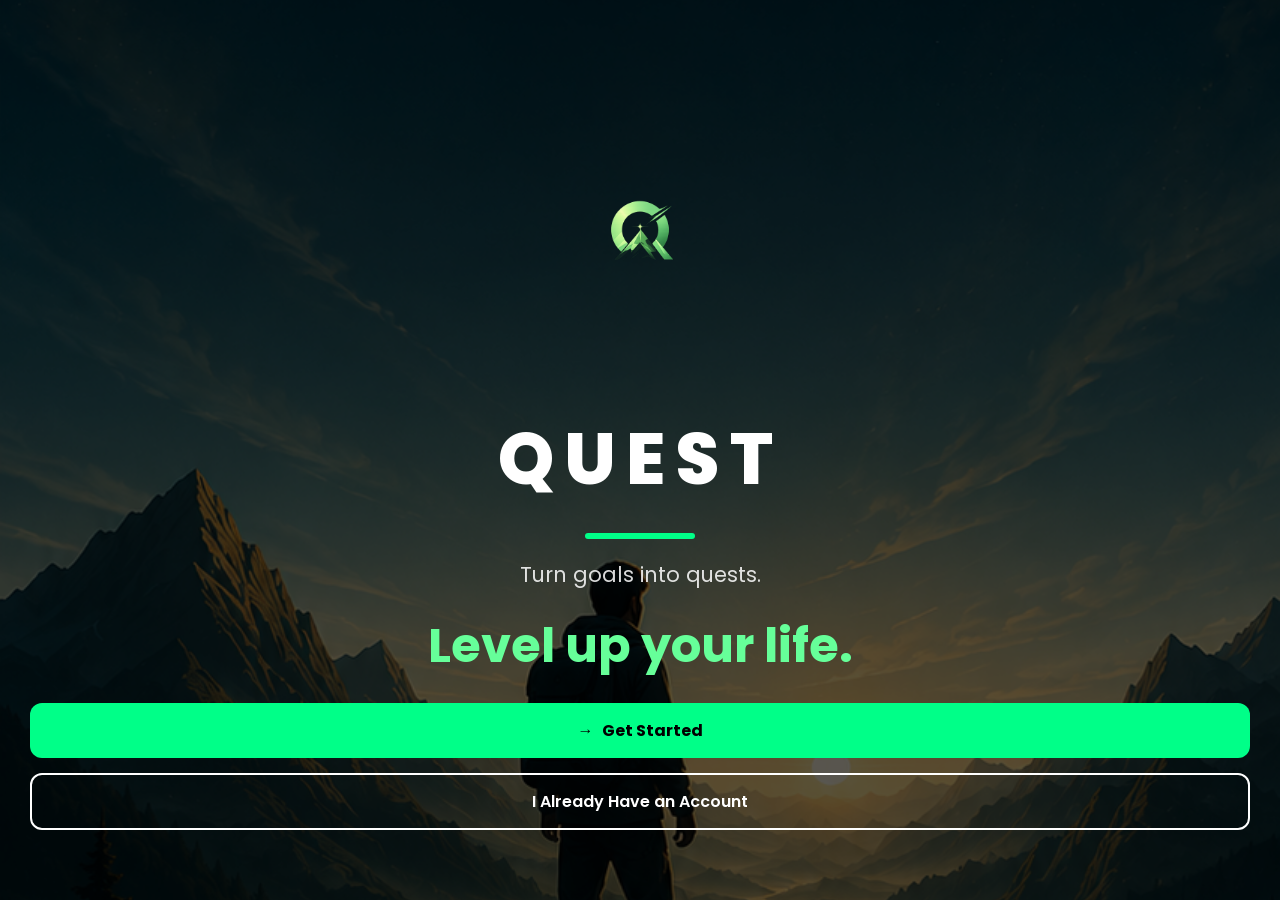
==== commit c76ed0a1: "Update index.html" ====
--- a/index.html
+++ b/index.html
@@ -1,43 +1,72 @@
-<!DOCTYPE html><html lang="en">
+<!DOCTYPE html>
+<html lang="en">
 <head>
-<meta charset="UTF-8">
-<meta name="viewport" content="width=device-width, initial-scale=1.0">
-<title>QUEST</title><link rel="preconnect" href="https://fonts.googleapis.com">
-<link href="https://fonts.googleapis.com/css2?family=Poppins:wght@300;400;500;600;700;800&display=swap" rel="stylesheet"><link rel="stylesheet" href="style.css">
-</head><body><div class="background"></div><div class="overlay"><div class="top-section">
+    <meta charset="UTF-8">
+    <meta name="viewport" content="width=device-width, initial-scale=1.0">
 
-    <div class="logo-container">
-        <img src="logo.png" alt="Quest Logo" class="logo">
+    <title>QUEST - Level Up Your Life</title>
+
+    <link rel="preconnect" href="https://fonts.googleapis.com">
+    <link rel="preconnect" href="https://fonts.gstatic.com" crossorigin>
+
+    <link href="https://fonts.googleapis.com/css2?family=Poppins:wght@300;400;500;600;700;800&display=swap" rel="stylesheet">
+
+    <link rel="stylesheet" href="style.css">
+</head>
+
+<body>
+
+    <div class="background"></div>
+
+    <div class="overlay">
+
+        <div class="top-section">
+
+            <div class="logo-container">
+                <img
+                    src="logo.png"
+                    alt="Quest Logo"
+                    class="logo">
+            </div>
+
+            <h1 class="brand">
+                QUEST
+            </h1>
+
+            <div class="divider"></div>
+
+            <p class="subtitle">
+                Turn goals into quests.
+            </p>
+
+            <h2 class="headline">
+                Level up your life.
+            </h2>
+
+        </div>
+
+        <div class="middle-space"></div>
+
+        <div class="bottom-section">
+
+            <a
+                href="signup.html"
+                class="btn-primary">
+                <span>→</span>
+                Get Started
+            </a>
+
+            <a
+                href="login.html"
+                class="btn-secondary">
+                I Already Have an Account
+            </a>
+
+        </div>
+
     </div>
 
-    <h1 class="brand">QUEST</h1>
+    <script src="script.js"></script>
 
-    <div class="divider"></div>
-
-    <p class="subtitle">
-        Turn goals into quests.
-    </p>
-
-    <h2 class="headline">
-        Level up your life.
-    </h2>
-
-</div>
-
-<div class="middle-space"></div>
-
-<div class="bottom-section">
-
-    <a href="signup.html" class="btn-primary">
-        <span>→</span>
-        Get Started
-    </a>
-
-    <a href="login.html" class="btn-secondary">
-        I Already Have an Account
-    </a>
-
-</div>
-
-</div><script src="script.js"></script></body>
+</body>
 </html>
--- a/style.css
+++ b/style.css
@@ -1,214 +1,319 @@
 *{
-    margin:0;
-    padding:0;
-    box-sizing:border-box;
-}
-
-html,
+margin:0;
+padding:0;
+box-sizing:border-box;
+font-family:'Poppins',sans-serif;
+}
+
 body{
-    width:100%;
-    min-height:100vh;
-    font-family:'Poppins',sans-serif;
-}
-
-body{
-    position:relative;
-}
-
-/* BACKGROUND */
+min-height:100vh;
+overflow-x:hidden;
+color:white;
+background:#000;
+}
+
+/* =======================
+LANDING PAGE
+======================= */
+
 .background{
-    position:fixed;
-    inset:0;
-
-    background:
-    url("hero.jpg")
-    center center
-    / cover
-    no-repeat;
-
-    z-index:-1;
-}
-
-/* OVERLAY */
+position:fixed;
+inset:0;
+background:url("hero.jpg") center center/cover no-repeat;
+z-index:-2;
+}
+
+.background::after{
+content:"";
+position:absolute;
+inset:0;
+background:rgba(0,0,0,0.65);
+}
+
 .overlay{
-    min-height:100vh;
-
-    display:flex;
-    flex-direction:column;
-
-    padding:20px 24px 24px;
-
-    background:
-    linear-gradient(
-        to bottom,
-        rgba(0,0,0,.18),
-        rgba(0,0,0,.05),
-        rgba(0,0,0,.78)
-    );
-}
-
-/* TOP SECTION */
+min-height:100vh;
+display:flex;
+flex-direction:column;
+padding:30px;
+}
+
 .top-section{
-    text-align:center;
-    padding-top:10px;
-}
-
-/* LOGO CONTAINER */
+text-align:center;
+margin-top:80px;
+}
+
 .logo-container{
-    width:min(260px,65vw);
-    height:min(190px,26vh);
-
-    margin:auto;
-
-    overflow:hidden;
-}
-
-/* CROPPED LOGO */
+margin-bottom:25px;
+}
+
 .logo{
-    width:100%;
-
-    transform:
-        translateY(-65px)
-        scale(1.55);
-
-    display:block;
-}
-
-/* APP NAME */
+width:180px;
+height:auto;
+display:block;
+margin:0 auto;
+}
+
 .brand{
-    color:white;
-
-    font-size:clamp(3rem,9vw,5rem);
-
-    font-weight:800;
-
-    letter-spacing:10px;
-
-    margin-top:-25px;
-}
-
-/* DIVIDER */
+font-size:4.5rem;
+font-weight:800;
+letter-spacing:10px;
+}
+
 .divider{
-    width:55px;
-    height:4px;
-
-    background:#66ffab;
-
-    border-radius:999px;
-
-    margin:18px auto;
-}
-
-/* TEXT */
+width:110px;
+height:6px;
+background:#00ff88;
+margin:20px auto;
+border-radius:50px;
+}
+
 .subtitle{
-    color:white;
-
-    font-size:clamp(1rem,4vw,1.5rem);
-
-    font-weight:300;
+font-size:1.3rem;
+opacity:0.85;
+margin-bottom:20px;
 }
 
 .headline{
-    margin-top:10px;
-
-    color:#66ffab;
-
-    font-size:clamp(1.5rem,5vw,2.2rem);
-
-    font-weight:700;
-}
-
-/* CREATES EMPTY SCENIC AREA */
+font-size:3rem;
+font-weight:700;
+color:#66ff99;
+}
+
 .middle-space{
-    flex:1;
-    min-height:120px;
-}
-
-/* BUTTON AREA */
+flex:1;
+}
+
 .bottom-section{
-    width:100%;
-}
-
-/* PRIMARY BUTTON */
-.btn-primary{
-    width:100%;
-    min-height:68px;
-
-    border:none;
-
-    border-radius:22px;
-
-    background:
-    linear-gradient(
-        135deg,
-        #7effbc,
-        #43d989
-    );
-
-    color:#04151d;
-
-    font-size:clamp(1rem,4vw,1.4rem);
-
-    font-weight:700;
-
-    cursor:pointer;
-
-    box-shadow:
-    0 10px 30px rgba(126,255,188,.25);
-}
-
-.btn-primary span{
-    margin-right:10px;
-}
-
-/* SECONDARY BUTTON */
+display:flex;
+flex-direction:column;
+gap:15px;
+margin-bottom:40px;
+}
+
+/* =======================
+BUTTONS
+======================= */
+
+.btn-primary,
+.auth-primary-btn{
+width:100%;
+background:#00ff88;
+color:#000;
+border:none;
+border-radius:12px;
+padding:15px;
+font-weight:700;
+font-size:1rem;
+cursor:pointer;
+text-decoration:none;
+display:flex;
+align-items:center;
+justify-content:center;
+gap:8px;
+}
+
 .btn-secondary{
-    width:100%;
-    min-height:68px;
-
-    margin-top:15px;
-
-    border-radius:22px;
-
-    border:1px solid rgba(126,255,188,.4);
-
-    background:transparent;
-
-    color:white;
-
-    font-size:clamp(.95rem,3vw,1.1rem);
-
-    cursor:pointer;
-}
-
-/* SHORT DEVICES */
-@media (max-height:750px){
-
-    .logo-container{
-        width:200px;
-        height:140px;
+background:transparent;
+border:2px solid white;
+color:white;
+border-radius:12px;
+padding:14px;
+font-weight:600;
+cursor:pointer;
+text-decoration:none;
+display:flex;
+align-items:center;
+justify-content:center;
+}
+
+/* =======================
+AUTH PAGES
+======================= */
+
+.auth-background{
+position:fixed;
+inset:0;
+background:url("hero.jpg") center center/cover no-repeat;
+z-index:-2;
+}
+
+.auth-background::after{
+content:"";
+position:absolute;
+inset:0;
+background:rgba(0,0,0,0.75);
+}
+
+.auth-overlay{
+min-height:100vh;
+display:flex;
+justify-content:center;
+align-items:center;
+padding:20px;
+}
+
+.auth-container{
+width:100%;
+max-width:420px;
+background:rgba(255,255,255,0.08);
+backdrop-filter:blur(12px);
+border-radius:20px;
+padding:30px;
+position:relative;
+overflow:hidden;
+}
+
+.auth-logo{
+width:70px;
+display:block;
+margin:0 auto 15px;
+}
+
+.auth-title{
+text-align:center;
+font-size:3rem;
+margin-bottom:8px;
+}
+
+.auth-subtitle{
+text-align:center;
+opacity:0.8;
+margin-bottom:25px;
+}
+
+.auth-form{
+display:flex;
+flex-direction:column;
+gap:16px;
+}
+
+.input-group{
+width:100%;
+display:flex;
+flex-direction:column;
+}
+
+.input-group label{
+margin-bottom:6px;
+font-size:0.95rem;
+}
+
+.input-group input{
+width:100%;
+padding:14px;
+border:none;
+border-radius:12px;
+outline:none;
+font-size:1rem;
+}
+
+/* Password */
+
+.password-wrapper{
+position:relative;
+width:100%;
+}
+
+.password-wrapper input{
+width:100%;
+padding-right:85px;
+}
+
+.toggle-password{
+position:absolute;
+right:8px;
+top:50%;
+transform:translateY(-50%);
+border:none;
+border-radius:10px;
+padding:8px 12px;
+cursor:pointer;
+background:#00ff88;
+color:#000;
+font-weight:600;
+}
+
+.auth-footer{
+margin-top:20px;
+text-align:center;
+font-size:1rem;
+}
+
+.auth-footer a{
+color:#00ff88;
+text-decoration:none;
+font-weight:600;
+}
+
+.back-btn{
+position:absolute;
+top:15px;
+left:15px;
+background:none;
+border:none;
+color:white;
+font-size:24px;
+cursor:pointer;
+}
+
+/* =======================
+MOBILE
+======================= */
+
+@media(max-width:768px){
+
+.auth-container{
+width:95%;
+padding:25px;
+}
+
+.auth-title{
+font-size:2.7rem;
+}
+
+.brand{
+font-size:3rem;
+letter-spacing:5px;
+}
+
+.headline{
+font-size:2rem;
+}
+
+}
+
+@media(max-width:480px){
+
+.auth-container{
+width:100%;
+padding:20px;
+border-radius:16px;
+}
+
+.auth-title{
+font-size:2.3rem;
+}
+
+.auth-subtitle{
+font-size:0.95rem;
+}
+
+.brand{
+font-size:2.2rem;
+letter-spacing:3px;
+}
+
+.headline{
+font-size:1.5rem;
+}
+
+.logo{
+width:140px;
+}
+
+.toggle-password{
+padding:7px 10px;
+font-size:0.85rem;
+}
+
     }
-
-    .logo{
-        transform:
-            translateY(-50px)
-            scale(1.45);
-    }
-
-    .brand{
-        font-size:3rem;
-    }
-
-    .headline{
-        font-size:1.5rem;
-    }
-
-    .middle-space{
-        min-height:50px;
-    }
-
-    .btn-primary,
-    .btn-secondary{
-        min-height:58px;
-    }
-}
